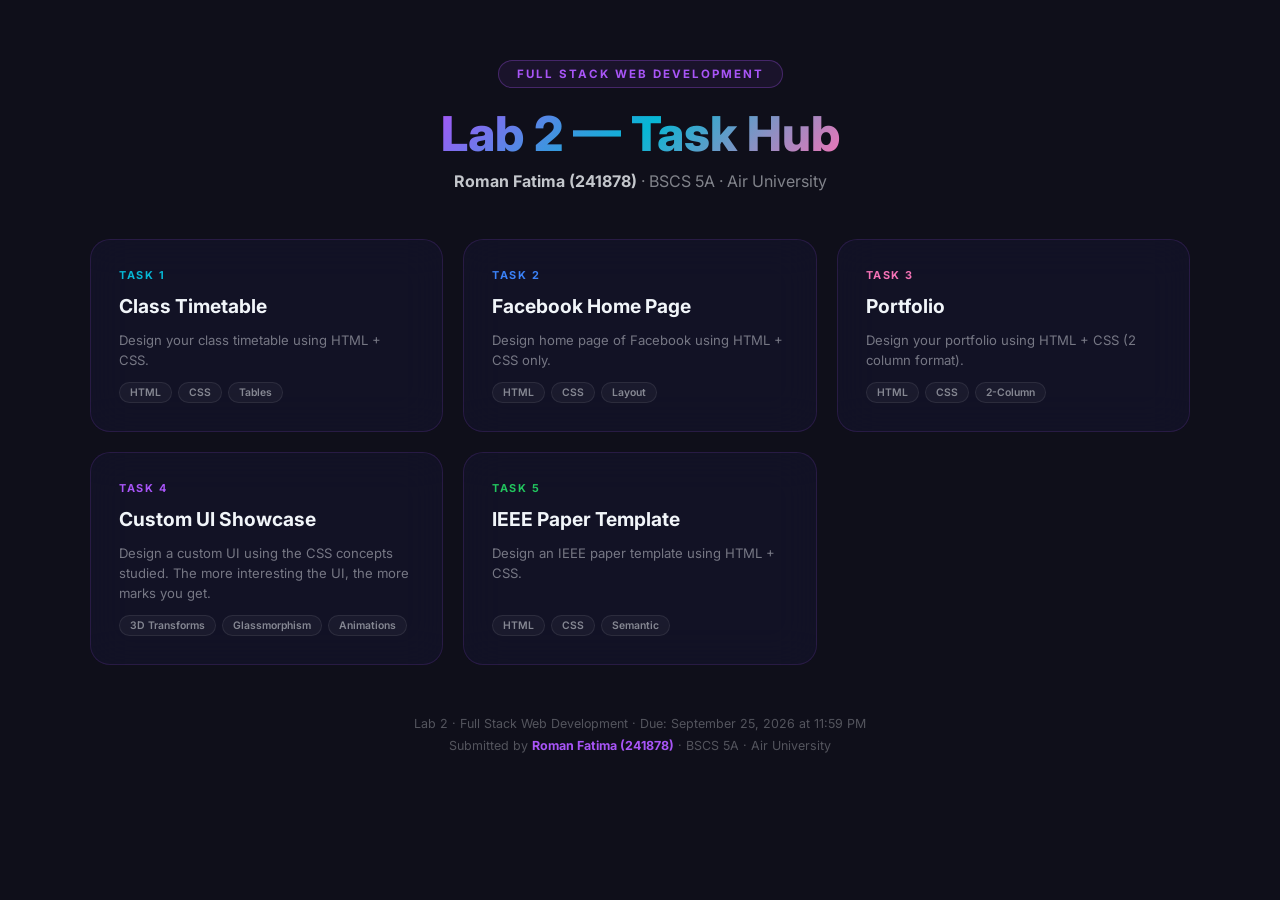
==== full stack lab/Lab 2/index.html @ 96b11219 "Completed Lab 2 Web Development Assignments - Roman Fatima (241878)" ====
<!DOCTYPE html>
<html lang="en">
<head>
  <meta charset="UTF-8">
  <meta name="viewport" content="width=device-width, initial-scale=1.0">
  <title>Lab 2 Hub | Full Stack Web Development</title>
  <meta name="description" content="Lab 2 Hub - Full Stack Web Development. All 5 tasks by Roman Fatima (241878) BSCS 5A, Air University.">
  <link rel="preconnect" href="https://fonts.googleapis.com">
  <link rel="preconnect" href="https://fonts.gstatic.com" crossorigin>
  <link href="https://fonts.googleapis.com/css2?family=Inter:wght@400;500;600;700;800&display=swap" rel="stylesheet">
  <style>
    *, *::before, *::after { margin: 0; padding: 0; box-sizing: border-box; }

    body {
      font-family: 'Inter', sans-serif;
      background: #0f0f1a;
      color: #f1f5f9;
      min-height: 100vh;
      display: flex;
      flex-direction: column;
      align-items: center;
      padding: 60px 24px;
    }

    .hub-header {
      text-align: center;
      margin-bottom: 48px;
    }

    .hub-badge {
      display: inline-block;
      padding: 6px 18px;
      border-radius: 20px;
      font-size: 0.72rem;
      font-weight: 700;
      text-transform: uppercase;
      letter-spacing: 2px;
      color: #a855f7;
      border: 1px solid rgba(168, 85, 247, 0.3);
      background: rgba(168, 85, 247, 0.08);
      margin-bottom: 16px;
    }

    .hub-title {
      font-size: clamp(2rem, 5vw, 3rem);
      font-weight: 800;
      background: linear-gradient(135deg, #a855f7, #06b6d4, #f472b6);
      -webkit-background-clip: text;
      -webkit-text-fill-color: transparent;
      background-clip: text;
      margin-bottom: 8px;
    }

    .hub-subtitle {
      font-size: 1rem;
      color: rgba(241, 245, 249, 0.5);
    }

    .hub-subtitle strong {
      color: rgba(241, 245, 249, 0.8);
    }

    .tasks-grid {
      display: grid;
      grid-template-columns: repeat(auto-fit, minmax(280px, 1fr));
      gap: 20px;
      max-width: 1100px;
      width: 100%;
      margin-bottom: 48px;
    }

    .task-card {
      background: rgba(20, 20, 45, 0.6);
      backdrop-filter: blur(20px);
      border: 1px solid rgba(168, 85, 247, 0.15);
      border-radius: 20px;
      padding: 28px;
      text-decoration: none;
      color: inherit;
      transition: all 0.35s cubic-bezier(0.4, 0, 0.2, 1);
      display: flex;
      flex-direction: column;
      gap: 12px;
    }

    .task-card:hover {
      border-color: var(--card-accent, #a855f7);
      transform: translateY(-4px);
      box-shadow: 0 8px 40px var(--card-glow, rgba(168, 85, 247, 0.25));
    }

    .task-card:nth-child(1) { --card-accent: #06b6d4; --card-glow: rgba(6, 182, 212, 0.2); }
    .task-card:nth-child(2) { --card-accent: #3b82f6; --card-glow: rgba(59, 130, 246, 0.2); }
    .task-card:nth-child(3) { --card-accent: #f472b6; --card-glow: rgba(244, 114, 182, 0.2); }
    .task-card:nth-child(4) { --card-accent: #a855f7; --card-glow: rgba(168, 85, 247, 0.2); }
    .task-card:nth-child(5) { --card-accent: #22c55e; --card-glow: rgba(34, 197, 94, 0.2); }

    .task-num {
      font-size: 0.68rem;
      font-weight: 700;
      text-transform: uppercase;
      letter-spacing: 1.5px;
      color: var(--card-accent, #a855f7);
    }

    .task-name {
      font-size: 1.2rem;
      font-weight: 700;
      line-height: 1.3;
    }

    .task-desc {
      font-size: 0.82rem;
      color: rgba(241, 245, 249, 0.45);
      line-height: 1.5;
    }

    .task-tech {
      display: flex;
      gap: 6px;
      flex-wrap: wrap;
      margin-top: auto;
    }

    .tech-tag {
      padding: 3px 10px;
      border-radius: 12px;
      font-size: 0.65rem;
      font-weight: 600;
      border: 1px solid rgba(255, 255, 255, 0.08);
      background: rgba(255, 255, 255, 0.04);
      color: rgba(241, 245, 249, 0.5);
    }

    .hub-footer {
      text-align: center;
      font-size: 0.78rem;
      color: rgba(241, 245, 249, 0.3);
      line-height: 1.7;
    }

    .hub-footer strong {
      color: #a855f7;
    }
  </style>
</head>
<body>

  <header class="hub-header">
    <div class="hub-badge">Full Stack Web Development</div>
    <h1 class="hub-title">Lab 2 — Task Hub</h1>
    <p class="hub-subtitle"><strong>Roman Fatima (241878)</strong> · BSCS 5A · Air University</p>
  </header>

  <div class="tasks-grid">

    <a href="task1-timetable/index.html" class="task-card">
      <span class="task-num">Task 1</span>
      <h2 class="task-name">Class Timetable</h2>
      <p class="task-desc">Design your class timetable using HTML + CSS.</p>
      <div class="task-tech">
        <span class="tech-tag">HTML</span>
        <span class="tech-tag">CSS</span>
        <span class="tech-tag">Tables</span>
      </div>
    </a>

    <a href="task2-facebook/index.html" class="task-card">
      <span class="task-num">Task 2</span>
      <h2 class="task-name">Facebook Home Page</h2>
      <p class="task-desc">Design home page of Facebook using HTML + CSS only.</p>
      <div class="task-tech">
        <span class="tech-tag">HTML</span>
        <span class="tech-tag">CSS</span>
        <span class="tech-tag">Layout</span>
      </div>
    </a>

    <a href="task3-portfolio/index.html" class="task-card">
      <span class="task-num">Task 3</span>
      <h2 class="task-name">Portfolio</h2>
      <p class="task-desc">Design your portfolio using HTML + CSS (2 column format).</p>
      <div class="task-tech">
        <span class="tech-tag">HTML</span>
        <span class="tech-tag">CSS</span>
        <span class="tech-tag">2-Column</span>
      </div>
    </a>

    <a href="task4-custom-ui/index.html" class="task-card">
      <span class="task-num">Task 4</span>
      <h2 class="task-name">Custom UI Showcase</h2>
      <p class="task-desc">Design a custom UI using the CSS concepts studied. The more interesting the UI, the more marks you get.</p>
      <div class="task-tech">
        <span class="tech-tag">3D Transforms</span>
        <span class="tech-tag">Glassmorphism</span>
        <span class="tech-tag">Animations</span>
      </div>
    </a>

    <a href="task5-ieee-paper/index.html" class="task-card">
      <span class="task-num">Task 5</span>
      <h2 class="task-name">IEEE Paper Template</h2>
      <p class="task-desc">Design an IEEE paper template using HTML + CSS.</p>
      <div class="task-tech">
        <span class="tech-tag">HTML</span>
        <span class="tech-tag">CSS</span>
        <span class="tech-tag">Semantic</span>
      </div>
    </a>

  </div>

  <footer class="hub-footer">
    <p>Lab 2 · Full Stack Web Development · Due: September 25, 2026 at 11:59 PM</p>
    <p>Submitted by <strong>Roman Fatima (241878)</strong> · BSCS 5A · Air University</p>
  </footer>

</body>
</html>
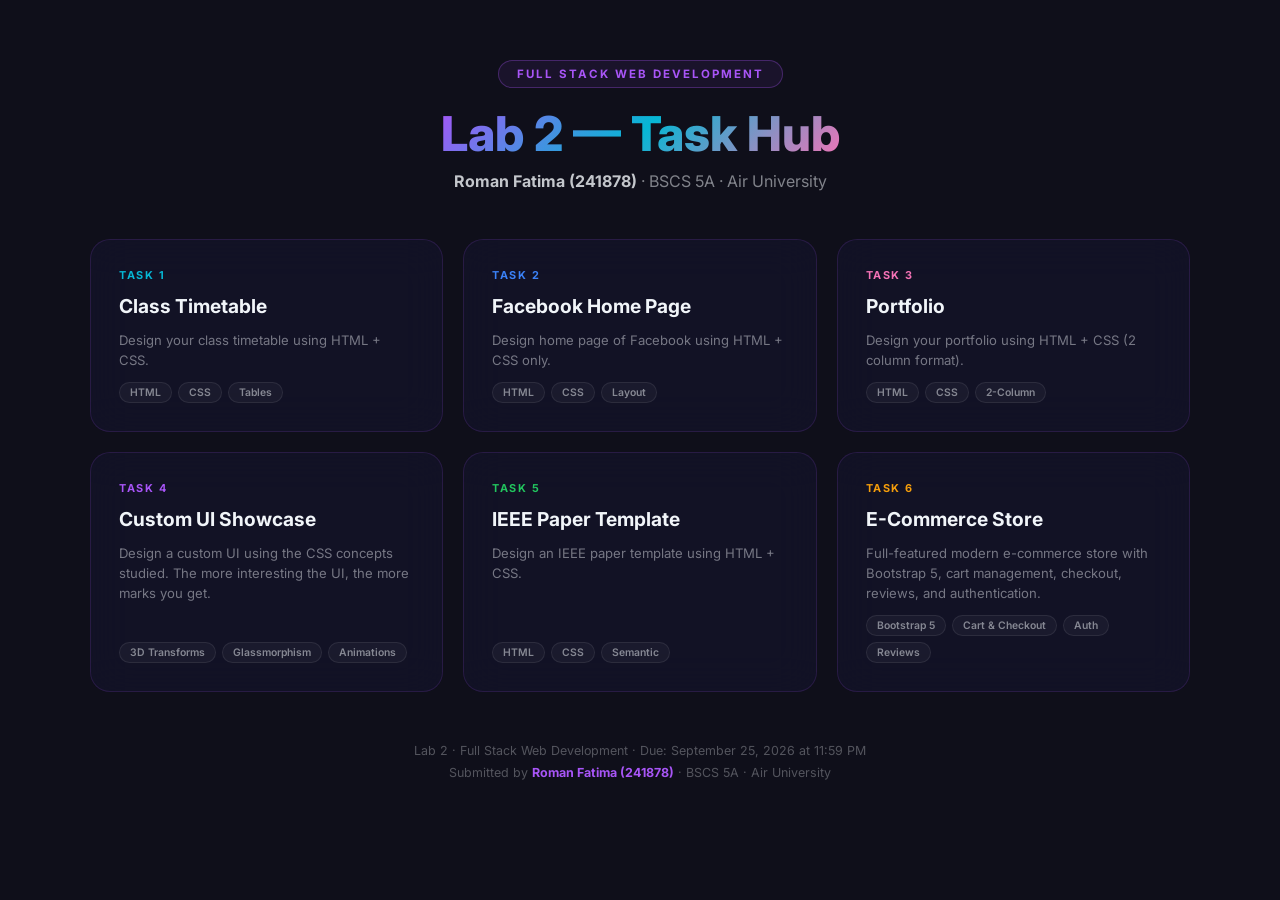
==== commit 5b78f1fc: "Completed Bootstrap tasks" ====
--- a/full stack lab/Lab 2/index.html
+++ b/full stack lab/Lab 2/index.html
@@ -94,6 +94,7 @@
     .task-card:nth-child(3) { --card-accent: #f472b6; --card-glow: rgba(244, 114, 182, 0.2); }
     .task-card:nth-child(4) { --card-accent: #a855f7; --card-glow: rgba(168, 85, 247, 0.2); }
     .task-card:nth-child(5) { --card-accent: #22c55e; --card-glow: rgba(34, 197, 94, 0.2); }
+    .task-card:nth-child(6) { --card-accent: #f59e0b; --card-glow: rgba(245, 158, 11, 0.2); }
 
     .task-num {
       font-size: 0.68rem;
@@ -209,6 +210,18 @@
       </div>
     </a>
 
+    <a href="task6-ecommerce/index.html" class="task-card">
+      <span class="task-num">Task 6</span>
+      <h2 class="task-name">E-Commerce Store</h2>
+      <p class="task-desc">Full-featured modern e-commerce store with Bootstrap 5, cart management, checkout, reviews, and authentication.</p>
+      <div class="task-tech">
+        <span class="tech-tag">Bootstrap 5</span>
+        <span class="tech-tag">Cart &amp; Checkout</span>
+        <span class="tech-tag">Auth</span>
+        <span class="tech-tag">Reviews</span>
+      </div>
+    </a>
+
   </div>
 
   <footer class="hub-footer">
